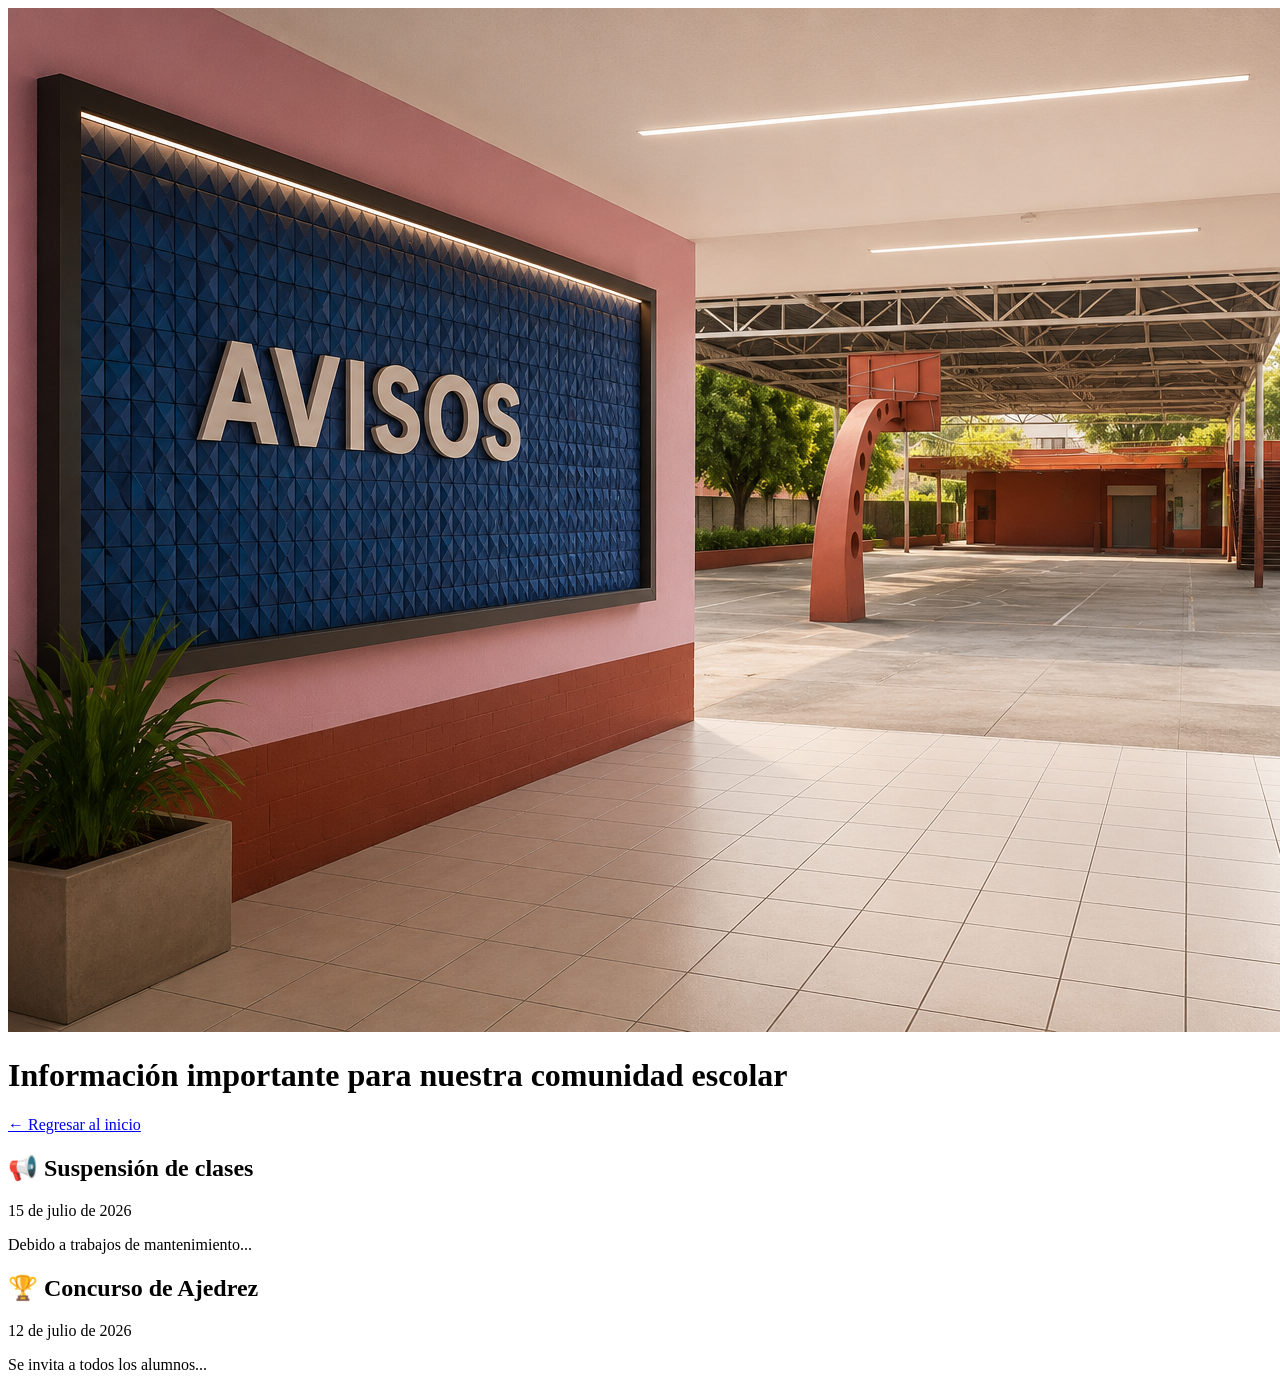
==== avisos.html @ a51cb068 "Add files via upload" ====
<!DOCTYPE html>
<html lang="es">

<head>

 

    <title>Avisos | Secundaria 61</title>

    <link rel="stylesheet" href="css/estilo.css">

</head>

<body>

    <header class="banner-escuela">

        <img
            src="img/avisos.png"
            alt="Tablero de avisos de la escuela"
        >

        <div class="titulo-banner">
            <h1>Información importante para nuestra comunidad escolar</h1>
        </div>

    </header>

    <a href="index.html" class="volver">
        ← Regresar al inicio
    </a>

    <main class="contenido-pagina">

        <section class="avisos">

            <div class="aviso">

                <h2>📢 Suspensión de clases</h2>

                <p class="fecha">15 de julio de 2026</p>

                <p>
                    Debido a trabajos de mantenimiento...
                </p>

            </div>

            <div class="aviso">

                <h2>🏆 Concurso de Ajedrez</h2>

                <p class="fecha">12 de julio de 2026</p>

                <p>
                    Se invita a todos los alumnos...
                </p>

            </div>

        </section>

    </main>

</body>

</html>
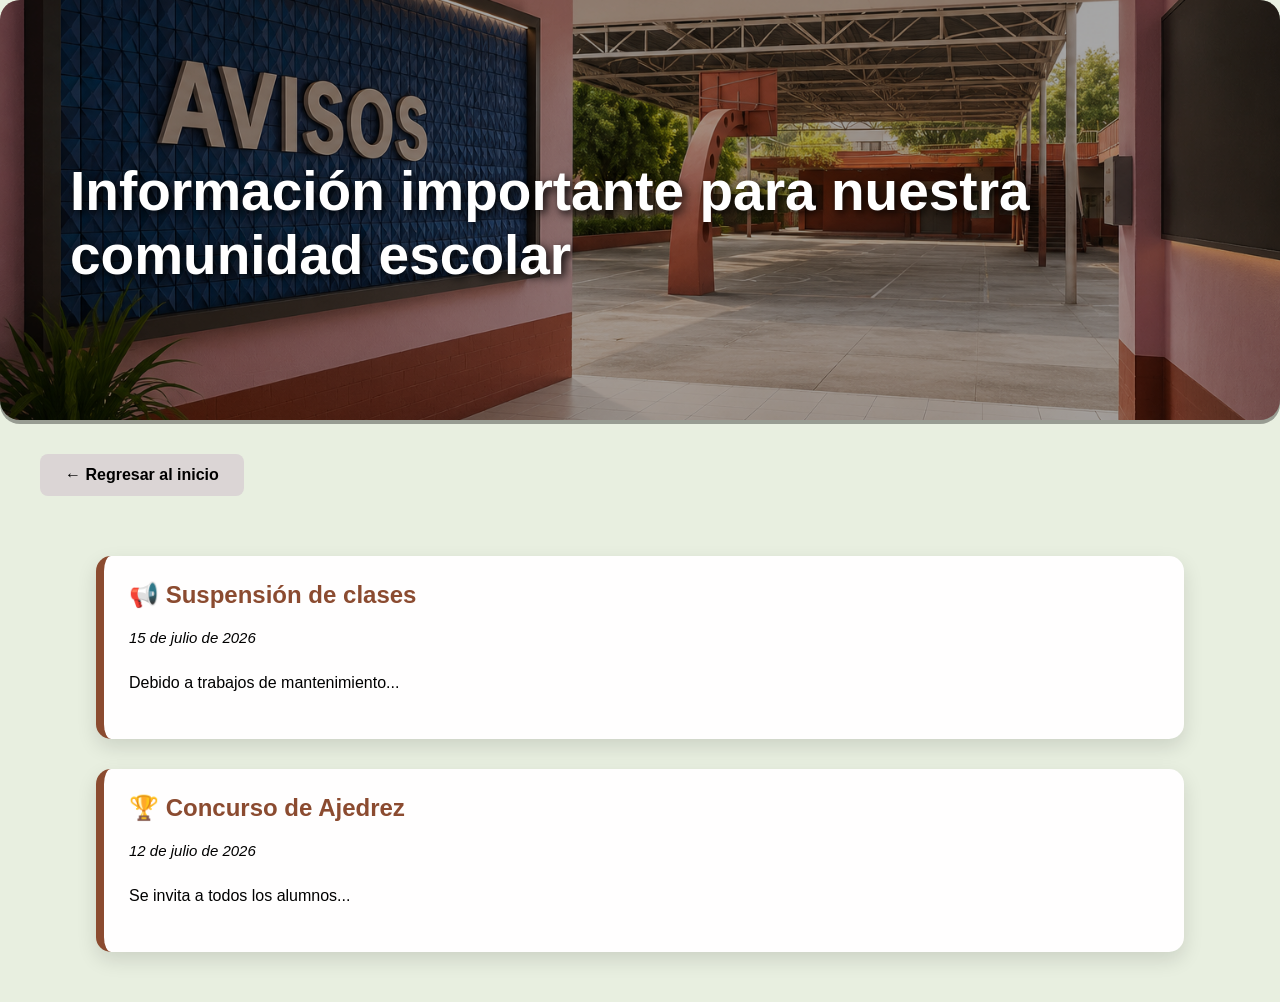
==== commit f3caafd0: "Fix HTML structure and update stylesheet path CSS MAYUSCULAS" ====
--- a/avisos.html
+++ b/avisos.html
@@ -7,7 +7,7 @@
 
     <title>Avisos | Secundaria 61</title>
 
-    <link rel="stylesheet" href="css/estilo.css">
+    <link rel="stylesheet" href="CSS/estilo.css">
 
 </head>
 
@@ -64,4 +64,4 @@
 
 </body>
 
-</html>+</html>
--- a/CSS/estilo.css
+++ b/CSS/estilo.css
@@ -0,0 +1,936 @@
+body{
+
+    margin:0;
+    background-color:#E8EFE0;
+    font-family: Montserrat, Helvetica, sans-serif;
+    color:#ffffff;
+    
+}
+
+
+
+
+/* TEXTO SOBRE LA IMAGEN */
+
+.hero-texto {
+    position: absolute;
+    left: 18%;
+    bottom: 500px;
+    transform: translateX(-50%);
+
+    width: 80%;
+    padding: 25px;
+
+    text-shadow: 2px 2px 8px rgba(0, 0, 0, 0.8);
+    border-radius: 10px;
+}
+
+
+
+/* ENCABEZADO PRINCIPAL */
+
+.encabezado {
+    display: flex;
+    justify-content: space-between;
+    align-items: center;
+
+    padding: 12px 30px;
+
+    background: linear-gradient(
+        135deg,
+        #102A43,
+        #071A2D
+    );
+
+    color: white;
+}
+
+
+/* IDENTIDAD DE LA ESCUELA */
+
+.identidad {
+    display: flex;
+    align-items: center;
+    gap: 16px;
+}
+
+.escudo {
+    width: 68px;
+    height: 78px;
+    object-fit: contain;
+}
+
+
+
+/* ENCABEZADO Y MENÚ */
+
+.encabezado {
+    display: flex;
+    align-items: center;
+
+    padding: 18px 30px;
+
+    background-color: #8B4A33;
+}
+
+.marca {
+    color: white;
+    font-size: 20px;
+    font-weight: bold;
+}
+
+.menu {
+    display: flex;
+    gap: 30px;
+
+    margin-left:auto;
+}
+
+.menu a {
+    color: white;
+    text-decoration: none;
+    font-weight: bold;
+}
+
+.menu a:hover {
+    color: #F2D27A;
+}
+
+/* Organiza toda la portada */
+.hero {
+    text-align: center;
+}
+
+
+/* Conserva el aspecto actual de la fotografía */
+.hero img {
+    width: 100%;
+    height: 500px;
+    object-fit: cover;
+    border-radius: 20px;
+    display: block;
+}
+
+/* Textos de la portada */
+.hero h1 {
+    margin: 25px 15px 10px;
+}
+
+.hero h2 {
+    margin: 0 15px 8px;
+}
+
+.hero h3 {
+    margin: 0 15px 8px;
+}
+
+.hero p {
+    margin: 0 15px 25px;
+}
+
+
+
+
+
+/* ACCESOS RÁPIDOS */
+
+.accesos {
+    display: grid;
+    grid-template-columns: repeat(4, 1fr);
+    gap: 20px;
+
+    max-width: 1200px;
+    margin: 40px auto;
+    padding: 0 20px;
+}
+
+.tarjeta {
+    display: block;
+    padding: 30px 20px;
+
+    background-color: white;
+    border-radius: 14px;
+
+    text-align: center;
+    text-decoration: none;
+    color: #2F2F2F;
+
+    box-shadow: 0 8px 20px rgba(0, 0, 0, 0.12);
+
+    transition: transform 0.25s ease,
+                box-shadow 0.25s ease;
+}
+
+.tarjeta:hover {
+    transform: translateY(-8px);
+    box-shadow: 0 14px 28px rgba(0, 0, 0, 0.18);
+}
+
+.icono {
+    display: block;
+    font-size: 42px;
+    margin-bottom: 15px;
+}
+
+.tarjeta h3 {
+    margin: 0 0 10px;
+    color: #8B4A33;
+}
+
+.tarjeta p {
+    margin: 0;
+    line-height: 1.5;
+}
+
+/*==================================================
+                NUESTRA ESCUELA
+==================================================*/
+.contenido-pagina h1{
+
+    text-align:center;
+
+    font-size:42px;
+
+    color:#7b2f1c;
+    text-shadow: -5px 2px 8px rgba(149, 149, 209, 0.8);
+
+}
+
+.introduccion{
+
+    width:80%;
+
+    margin:30px auto;
+
+    text-align:center;
+
+    line-height:1.8;
+
+    font-size:20px;
+    text-shadow: 2px 2px 8px rgba(0, 0, 10, 200);
+
+}
+
+.mision-vision{
+
+    display:flex;
+
+    justify-content:center;
+
+    gap:40px;
+
+    margin-top:60px;
+
+    flex-wrap:wrap;
+
+}
+
+.tarjeta-info{
+
+    width:420px;
+
+    background:rgb(125, 167, 137);
+
+    padding:30px;
+
+    border-radius:18px;
+
+    box-shadow:0px 10px 25px rgba(0,0,0,.15);
+
+}
+
+.tarjeta-info h2{
+
+    text-align:center;
+
+    color:#93492f;
+
+    margin-bottom:20px;
+
+}
+
+.tarjeta-info p{
+
+    text-align:justify;
+
+    line-height:1.8;
+
+}
+
+/* ============================
+   BANNER DE LA PAGINA ESCUELA
+============================ */
+
+.banner-escuela{
+
+    position:relative;
+
+}
+
+.banner-escuela img{
+
+    width:100%;
+
+    height:420px;
+
+    object-fit:cover;
+
+    border-radius:20px;
+
+}
+
+.titulo-banner{
+
+    position:absolute;
+
+    left:70px;
+
+    top:50%;
+
+    transform:translateY(-50%);
+
+    color:white;
+
+}
+
+.titulo-banner h1{
+
+    font-size:55px;
+
+    margin-bottom:15px;
+
+    text-shadow:3px 3px 10px black;
+
+}
+
+.titulo-banner p{
+
+    font-size:22px;
+
+    width:500px;
+
+    text-shadow:2px 2px 8px black;
+
+}
+
+.banner-escuela::before{
+
+    content:"";
+
+    position:absolute;
+
+    inset:0;
+
+    background:rgba(0,0,0,.35);
+
+    border-radius:20px;
+
+}
+
+.titulo-banner{
+
+    position:absolute;
+
+    z-index:2;
+
+}
+
+    .volver{
+
+    display:inline-block;
+
+    margin:30px 0 10px 40px;
+
+    padding:12px 25px;
+
+    background:#8B4B30;
+
+    color:white;
+
+    text-decoration:none;
+
+    border-radius:8px;
+
+    font-weight:bold;
+
+    transition:.3s;
+
+}
+
+.volver:hover{
+
+    background:#6d3a26;
+
+}
+
+/*==================================================
+                    AVISOS
+==================================================*/
+
+.avisos {
+    width: 85%;
+    margin: 50px auto;
+}
+
+.titulo-banner {
+    position: absolute;
+    z-index: 2;
+}
+
+.volver {
+    display: inline-block;
+
+    margin: 30px 0 10px 40px;
+    padding: 12px 25px;
+
+    background: #dbd5d5;
+    color: rgb(0, 0, 0);
+
+    text-decoration: none;
+    border-radius: 8px;
+    font-weight: bold;
+
+    transition: 0.3s;
+}
+
+.volver:hover {
+    background: #6d3a26;
+}
+
+.aviso {
+    background-color: rgb(255, 254, 254);
+    color: #222;
+
+    border-left: 8px solid #8B4B30;
+
+    padding: 25px;
+    margin-bottom: 30px;
+
+    border-radius: 15px;
+
+    box-shadow: 0 8px 20px rgba(0, 0, 0, 0.12);
+
+    transition: 0.3s;
+}
+
+.aviso:hover {
+    transform: translateY(-6px);
+
+    box-shadow: 0 15px 30px rgba(0, 0, 0, 0.20);
+}
+
+.aviso h2 {
+    color: #8B4B30;
+
+    margin-top: 0;
+    margin-bottom: 10px;
+
+    text-shadow: none;
+}
+
+.fecha {
+    color: #555;
+
+    font-size: 15px;
+    margin-bottom: 18px;
+
+    font-style: italic;
+}
+
+.aviso p {
+    color: #000000;
+
+    text-align: justify;
+    line-height: 1.8;
+}
+
+/*==================================================
+                    CONTACTO
+==================================================*/
+
+.pagina-contacto {
+    width: 90%;
+    max-width: 1200px;
+
+    margin: 30px auto 70px;
+}
+
+.pagina-contacto > h1 {
+    margin-bottom: 15px;
+
+    color: #7B2F1C;
+    font-size: 42px;
+    text-align: center;
+
+    text-shadow: none;
+}
+
+.introduccion-contacto {
+    max-width: 850px;
+
+    margin: 0 auto 45px;
+
+    color: #333333;
+    font-size: 19px;
+    line-height: 1.7;
+    text-align: center;
+}
+
+
+/*==================================================
+                TARJETAS DE CONTACTO
+==================================================*/
+
+.datos-contacto {
+    display: grid;
+
+    grid-template-columns: repeat(4, 1fr);
+
+    gap: 24px;
+}
+
+.tarjeta-contacto {
+    padding: 30px 22px;
+
+    background-color: #FFFFFF;
+    color: #222222;
+
+    text-align: center;
+
+    border-radius: 16px;
+
+    box-shadow:
+        0 8px 22px rgba(0, 0, 0, 0.13);
+
+    transition:
+        transform 0.25s ease,
+        box-shadow 0.25s ease;
+}
+
+.tarjeta-contacto:hover {
+    transform: translateY(-6px);
+
+    box-shadow:
+        0 15px 30px rgba(0, 0, 0, 0.20);
+}
+
+.icono-contacto {
+    display: block;
+
+    margin-bottom: 15px;
+
+    font-size: 45px;
+}
+
+.tarjeta-contacto h2 {
+    margin: 0 0 15px;
+
+    color: #8B4B30;
+    font-size: 23px;
+}
+
+.tarjeta-contacto p {
+    margin: 0 0 12px;
+
+    color: #333333;
+    line-height: 1.6;
+}
+
+.tarjeta-contacto a {
+    color: #7B321F;
+    font-weight: bold;
+    text-decoration: none;
+}
+
+.tarjeta-contacto a:hover {
+    text-decoration: underline;
+}
+
+.detalle-contacto {
+    font-size: 14px;
+    color: #666666;
+}
+
+
+/*==================================================
+                BOTÓN DE YOUTUBE
+==================================================*/
+
+.boton-youtube {
+    display: inline-block;
+
+    margin-top: 10px;
+    padding: 11px 20px;
+
+    background-color: #B42318;
+    color: #FFFFFF !important;
+
+    border-radius: 8px;
+
+    text-decoration: none !important;
+
+    transition:
+        background-color 0.25s ease,
+        transform 0.25s ease;
+}
+
+.boton-youtube:hover {
+    background-color: #871A13;
+
+    transform: translateY(-2px);
+}
+
+
+/*==================================================
+            CONTACTO EN TABLETAS
+==================================================*/
+
+@media (max-width: 1000px) {
+
+    .datos-contacto {
+        grid-template-columns: repeat(2, 1fr);
+    }
+
+}
+
+
+/*==================================================
+            CONTACTO EN CELULARES
+==================================================*/
+
+@media (max-width: 600px) {
+
+    .pagina-contacto {
+        width: 92%;
+    }
+
+    .pagina-contacto > h1 {
+        font-size: 34px;
+    }
+
+    .datos-contacto {
+        grid-template-columns: 1fr;
+    }
+
+    .tarjeta-contacto {
+        padding: 26px 20px;
+    }
+
+}
+
+/*==================================================
+                    DOCUMENTOS
+==================================================*/
+
+.pagina-documentos {
+    width: 90%;
+    max-width: 1100px;
+
+    margin: 30px auto 70px;
+}
+
+.pagina-documentos > h1 {
+    margin-bottom: 15px;
+
+    color: #7B2F1C;
+    font-size: 42px;
+    text-align: center;
+
+    text-shadow: none;
+}
+
+.introduccion-documentos {
+    max-width: 850px;
+
+    margin: 0 auto 45px;
+
+    color: #333333;
+    font-size: 19px;
+    line-height: 1.7;
+    text-align: center;
+}
+
+
+/*==================================================
+                LISTA DE DOCUMENTOS
+==================================================*/
+
+.lista-documentos {
+    display: flex;
+    flex-direction: column;
+
+    gap: 22px;
+}
+
+.tarjeta-documento {
+    display: grid;
+
+    grid-template-columns: 70px 1fr auto;
+
+    align-items: center;
+    gap: 20px;
+
+    padding: 24px;
+
+    background-color: #FFFFFF;
+    color: #222222;
+
+    border-left: 8px solid #8B4B30;
+    border-radius: 14px;
+
+    box-shadow:
+        0 8px 20px rgba(0, 0, 0, 0.12);
+
+    transition:
+        transform 0.25s ease,
+        box-shadow 0.25s ease;
+}
+
+.tarjeta-documento:hover {
+    transform: translateY(-5px);
+
+    box-shadow:
+        0 14px 28px rgba(0, 0, 0, 0.18);
+}
+
+.icono-documento {
+    font-size: 43px;
+    text-align: center;
+}
+
+.informacion-documento h2 {
+    margin: 0 0 8px;
+
+    color: #8B4B30;
+    font-size: 24px;
+}
+
+.informacion-documento p {
+    margin: 0;
+
+    color: #444444;
+    line-height: 1.6;
+}
+
+
+/*==================================================
+                BOTÓN DE DOCUMENTO
+==================================================*/
+
+.boton-documento {
+    display: inline-block;
+
+    padding: 12px 20px;
+
+    background-color: #102A43;
+    color: #FFFFFF;
+
+    text-decoration: none;
+    font-weight: bold;
+    white-space: nowrap;
+
+    border-radius: 8px;
+
+    transition:
+        background-color 0.25s ease,
+        transform 0.25s ease;
+}
+
+.boton-documento:hover {
+    background-color: #071A2D;
+
+    transform: translateY(-2px);
+}
+
+
+/*==================================================
+            DOCUMENTOS EN CELULARES
+==================================================*/
+
+@media (max-width: 700px) {
+
+    .pagina-documentos {
+        width: 92%;
+    }
+
+    .pagina-documentos > h1 {
+        font-size: 34px;
+    }
+
+    .tarjeta-documento {
+        grid-template-columns: 1fr;
+
+        text-align: center;
+    }
+
+    .boton-documento {
+        width: 100%;
+
+        box-sizing: border-box;
+    }
+
+}
+
+
+/*==================================================
+                    GALERÍA
+==================================================*/
+
+.pagina-galeria {
+    width: 92%;
+    max-width: 1250px;
+
+    margin: 30px auto 70px;
+}
+
+.pagina-galeria > h1 {
+    margin-bottom: 15px;
+
+    color: #7B2F1C;
+    font-size: 42px;
+    text-align: center;
+
+    text-shadow: none;
+}
+
+.introduccion-galeria {
+    max-width: 850px;
+
+    margin: 0 auto 45px;
+
+    color: #333333;
+    font-size: 19px;
+    line-height: 1.7;
+    text-align: center;
+}
+
+
+/*==================================================
+              CUADRÍCULA DE FOTOGRAFÍAS
+==================================================*/
+
+.cuadricula-galeria {
+    display: grid;
+
+    grid-template-columns: repeat(3, 1fr);
+
+    gap: 24px;
+}
+
+
+/*==================================================
+                CADA FOTOGRAFÍA
+==================================================*/
+
+.foto-galeria {
+    position: relative;
+
+    margin: 0;
+
+    height: 290px;
+
+    overflow: hidden;
+
+    background-color: #FFFFFF;
+
+    border-radius: 16px;
+
+    box-shadow:
+        0 8px 22px rgba(0, 0, 0, 0.14);
+}
+
+.foto-galeria img {
+    display: block;
+
+    width: 100%;
+    height: 100%;
+
+    object-fit: cover;
+
+    transition:
+        transform 0.35s ease,
+        filter 0.35s ease;
+}
+
+.foto-galeria:hover img {
+    transform: scale(1.06);
+
+    filter: brightness(0.72);
+}
+
+
+/*==================================================
+             TEXTO SOBRE LA FOTOGRAFÍA
+==================================================*/
+
+.foto-galeria figcaption {
+    position: absolute;
+
+    left: 0;
+    right: 0;
+    bottom: 0;
+
+    padding: 18px 16px;
+
+    background:
+        linear-gradient(
+            transparent,
+            rgba(0, 0, 0, 0.82)
+        );
+
+    color: #FFFFFF;
+
+    font-size: 19px;
+    font-weight: bold;
+    text-align: center;
+
+    transform: translateY(100%);
+
+    transition: transform 0.3s ease;
+}
+
+.foto-galeria:hover figcaption {
+    transform: translateY(0);
+}
+
+
+/*==================================================
+              GALERÍA EN TABLETAS
+==================================================*/
+
+@media (max-width: 950px) {
+
+    .cuadricula-galeria {
+        grid-template-columns: repeat(2, 1fr);
+    }
+
+}
+
+
+/*==================================================
+              GALERÍA EN CELULARES
+==================================================*/
+
+@media (max-width: 600px) {
+
+    .pagina-galeria {
+        width: 92%;
+    }
+
+    .pagina-galeria > h1 {
+        font-size: 34px;
+    }
+
+    .cuadricula-galeria {
+        grid-template-columns: 1fr;
+    }
+
+    .foto-galeria {
+        height: 260px;
+    }
+
+    .foto-galeria figcaption {
+        transform: translateY(0);
+    }
+
+}
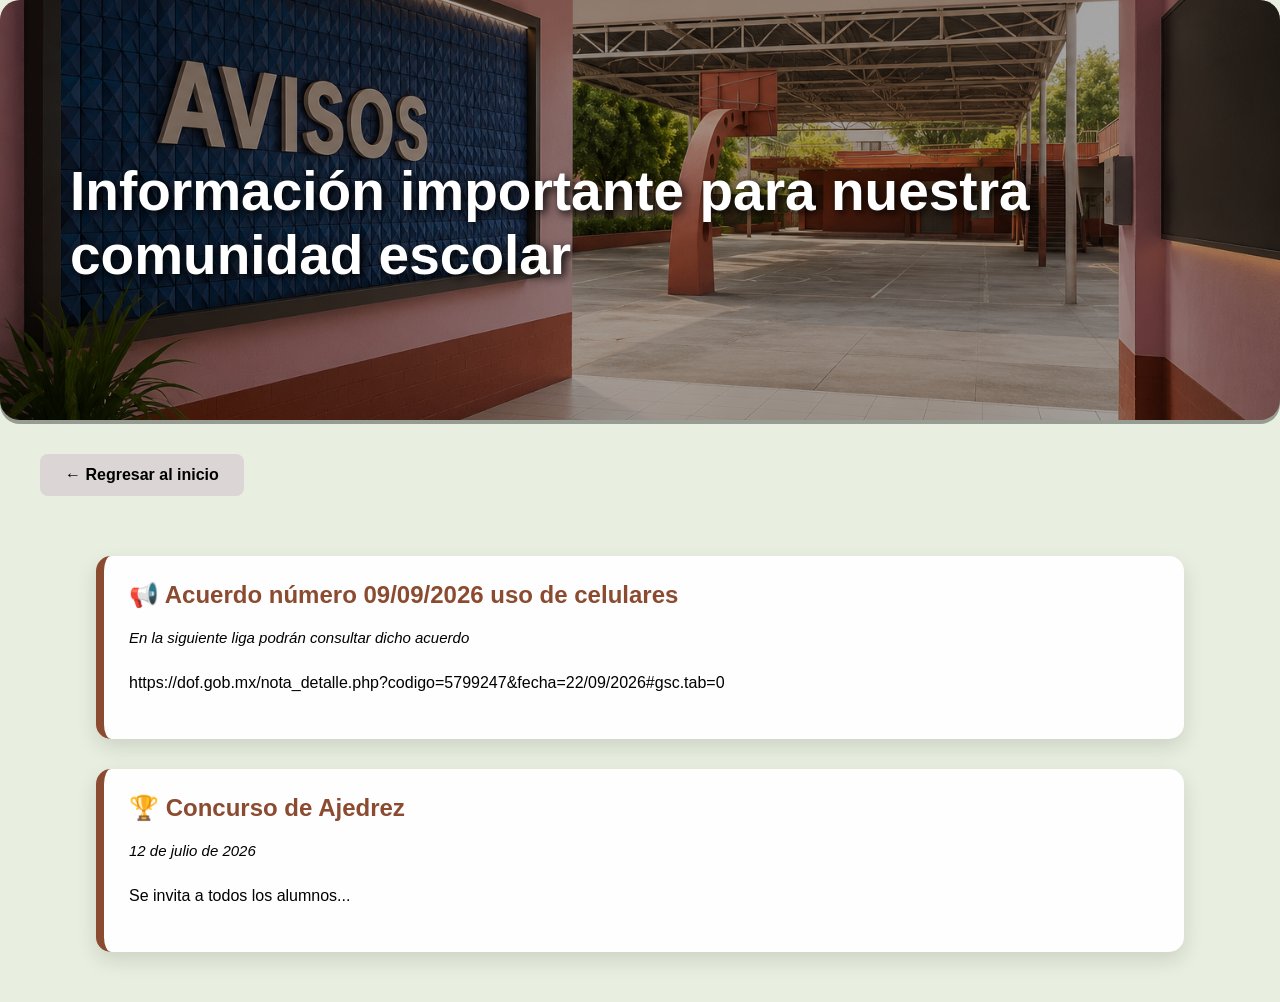
==== commit 605fb5a6: "Update avisos.html with new announcements" ====
--- a/avisos.html
+++ b/avisos.html
@@ -36,12 +36,12 @@
 
             <div class="aviso">
 
-                <h2>📢 Suspensión de clases</h2>
+                <h2>📢 Acuerdo número 09/09/2026 uso de celulares </h2>
 
-                <p class="fecha">15 de julio de 2026</p>
+                <p class="fecha">En la siguiente liga podrán consultar dicho acuerdo </p>
 
                 <p>
-                    Debido a trabajos de mantenimiento...
+                    https://dof.gob.mx/nota_detalle.php?codigo=5799247&fecha=22/09/2026#gsc.tab=0
                 </p>
 
             </div>
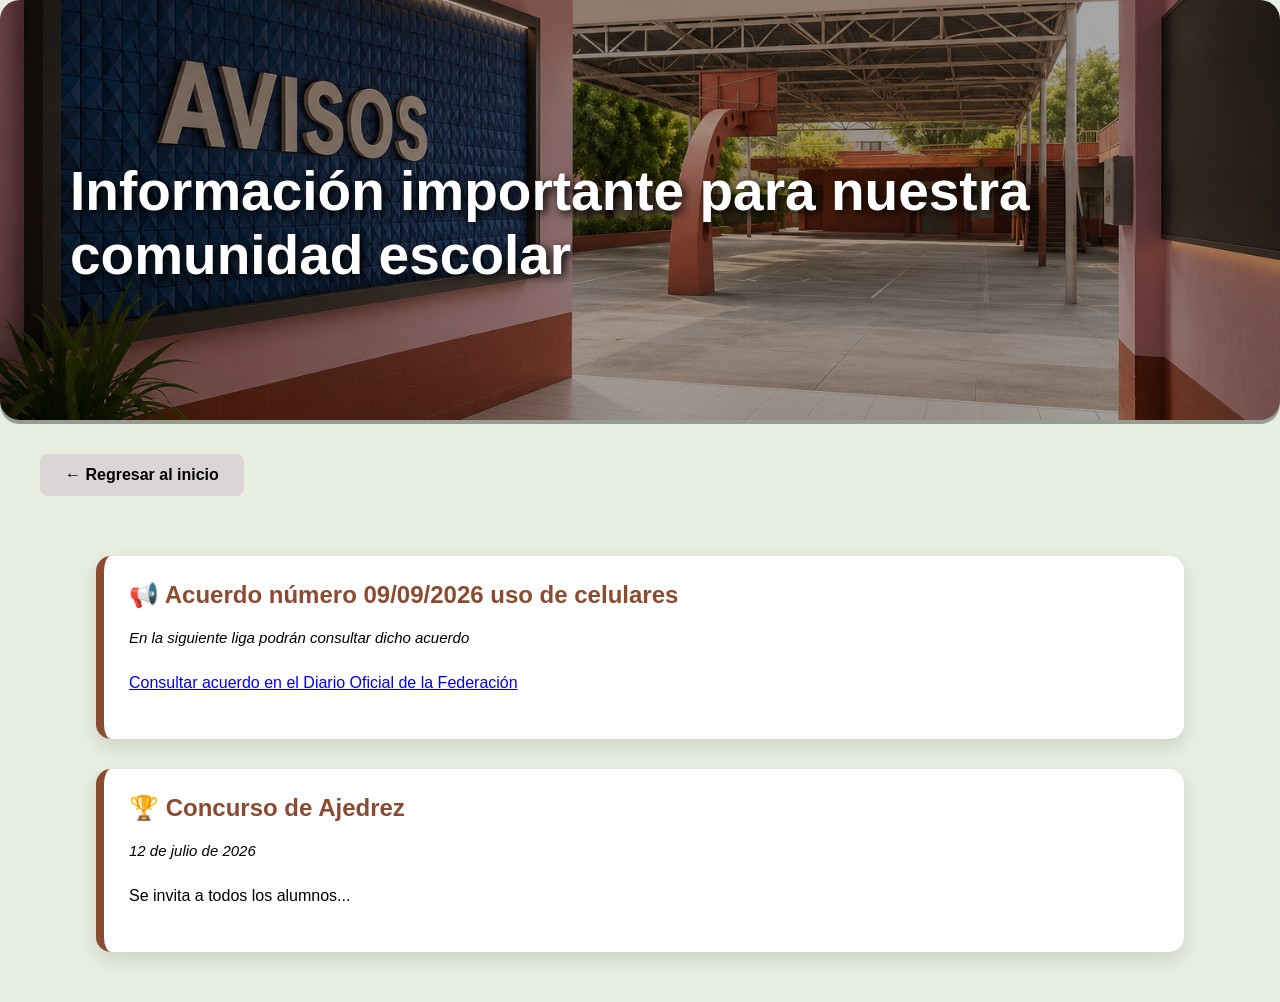
==== commit f35ed8cf: "Enhance link to agreement in avisos.html Updated the link to the agreement for better accessibility." ====
--- a/avisos.html
+++ b/avisos.html
@@ -41,9 +41,11 @@
                 <p class="fecha">En la siguiente liga podrán consultar dicho acuerdo </p>
 
                 <p>
-                    https://dof.gob.mx/nota_detalle.php?codigo=5799247&fecha=22/09/2026#gsc.tab=0
-                </p>
-
+    <a href="https://dof.gob.mx/nota_detalle.php?codigo=5799247&fecha=22/09/2026#gsc.tab=0"
+       target="_blank">
+        Consultar acuerdo en el Diario Oficial de la Federación
+    </a>
+</p>
             </div>
 
             <div class="aviso">
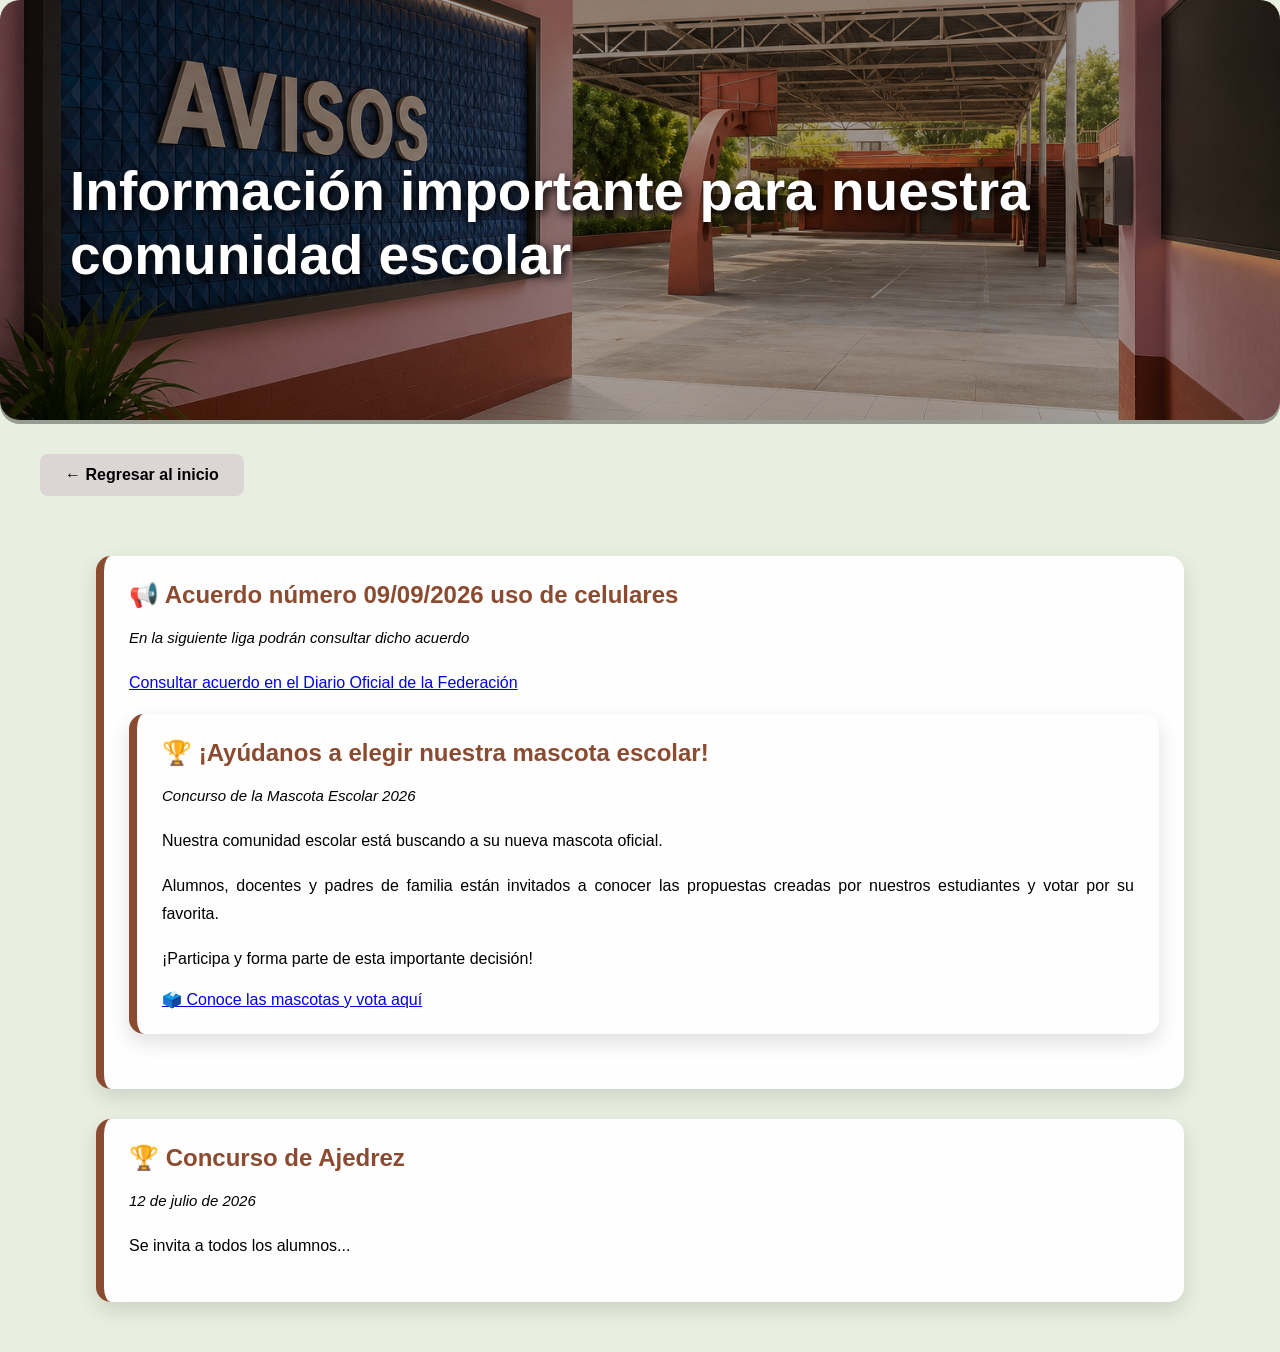
==== commit f4644971: "Update avisos.html with new mascot election notice Added a new section for the school mascot electio" ====
--- a/avisos.html
+++ b/avisos.html
@@ -46,6 +46,39 @@
         Consultar acuerdo en el Diario Oficial de la Federación
     </a>
 </p>
+
+
+             <div class="aviso">
+
+    <h2>🏆 ¡Ayúdanos a elegir nuestra mascota escolar!</h2>
+
+    <p class="fecha">Concurso de la Mascota Escolar 2026</p>
+
+    <p>
+        Nuestra comunidad escolar está buscando
+        a su nueva mascota oficial.
+    </p>
+
+    <p>
+        Alumnos, docentes y padres de familia están
+        invitados a conocer las propuestas creadas
+        por nuestros estudiantes y votar por su favorita.
+    </p>
+
+    <p>
+        ¡Participa y forma parte de esta importante decisión!
+    </p>
+
+    <a href="https://sites.google.com/view/mascota61/p%C3%A1gina-principal"
+       target="_blank"
+       rel="noopener noreferrer"
+       class="boton-votacion">
+
+        🗳️ Conoce las mascotas y vota aquí
+
+    </a>
+
+</div>
             </div>
 
             <div class="aviso">
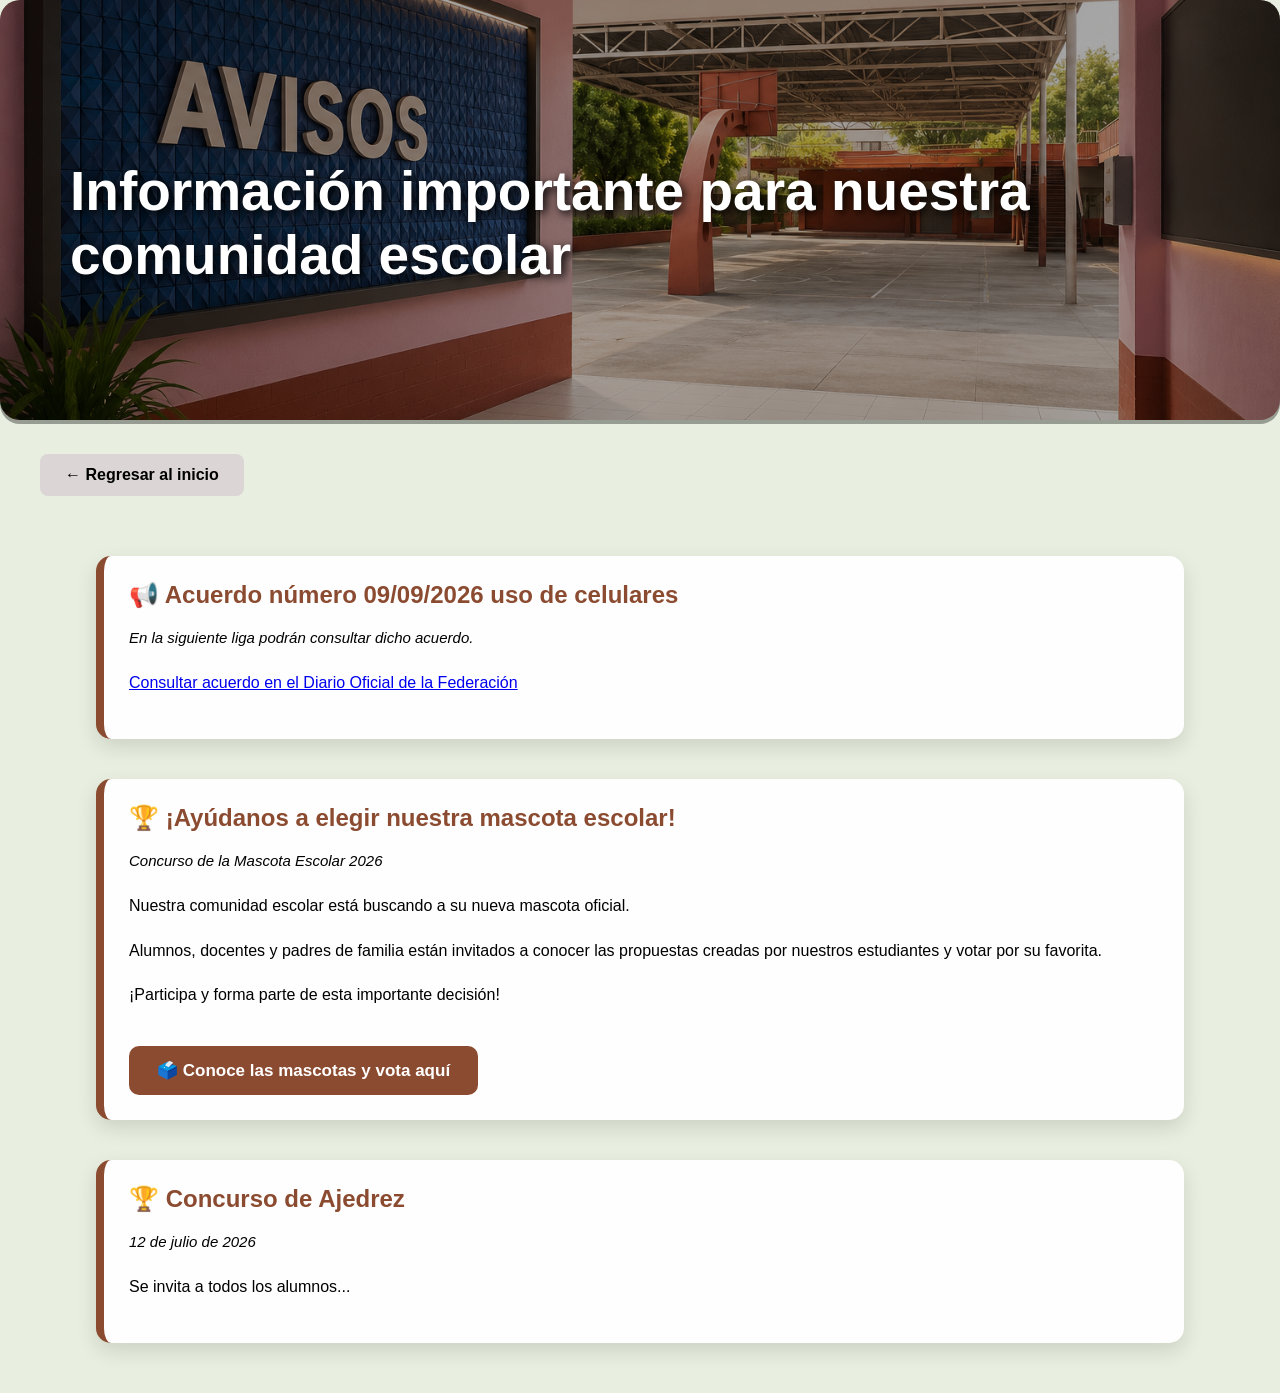
==== commit ccaea92b: "Update avisos.html" ====
--- a/avisos.html
+++ b/avisos.html
@@ -1,24 +1,23 @@
+
 <!DOCTYPE html>
 <html lang="es">
 
 <head>
-
- 
+    <meta charset="UTF-8">
+    <meta name="viewport" content="width=device-width, initial-scale=1.0">
 
     <title>Avisos | Secundaria 61</title>
 
     <link rel="stylesheet" href="CSS/estilo.css">
-
 </head>
 
 <body>
 
+    <!-- ENCABEZADO -->
     <header class="banner-escuela">
 
-        <img
-            src="img/avisos.png"
-            alt="Tablero de avisos de la escuela"
-        >
+        <img src="img/avisos.png"
+             alt="Tablero de avisos de la escuela">
 
         <div class="titulo-banner">
             <h1>Información importante para nuestra comunidad escolar</h1>
@@ -26,61 +25,75 @@
 
     </header>
 
+    <!-- REGRESAR AL INICIO -->
     <a href="index.html" class="volver">
         ← Regresar al inicio
     </a>
 
+    <!-- CONTENIDO -->
     <main class="contenido-pagina">
 
         <section class="avisos">
 
+            <!-- AVISO 1: CELULARES -->
             <div class="aviso">
 
-                <h2>📢 Acuerdo número 09/09/2026 uso de celulares </h2>
+                <h2>📢 Acuerdo número 09/09/2026 uso de celulares</h2>
 
-                <p class="fecha">En la siguiente liga podrán consultar dicho acuerdo </p>
+                <p class="fecha">
+                    En la siguiente liga podrán consultar dicho acuerdo.
+                </p>
 
                 <p>
-    <a href="https://dof.gob.mx/nota_detalle.php?codigo=5799247&fecha=22/09/2026#gsc.tab=0"
-       target="_blank">
-        Consultar acuerdo en el Diario Oficial de la Federación
-    </a>
-</p>
+                    <a href="https://dof.gob.mx/nota_detalle.php?codigo=5799247&amp;fecha=22/09/2026#gsc.tab=0"
+                       target="_blank"
+                       rel="noopener noreferrer">
+                        Consultar acuerdo en el Diario Oficial de la Federación
+                    </a>
+                </p>
+
+            </div>
+            <!-- FIN AVISO 1 -->
 
 
-             <div class="aviso">
+            <!-- AVISO 2: MASCOTA ESCOLAR -->
+            <div class="aviso">
 
-    <h2>🏆 ¡Ayúdanos a elegir nuestra mascota escolar!</h2>
+                <h2>🏆 ¡Ayúdanos a elegir nuestra mascota escolar!</h2>
 
-    <p class="fecha">Concurso de la Mascota Escolar 2026</p>
+                <p class="fecha">
+                    Concurso de la Mascota Escolar 2026
+                </p>
 
-    <p>
-        Nuestra comunidad escolar está buscando
-        a su nueva mascota oficial.
-    </p>
+                <p>
+                    Nuestra comunidad escolar está buscando
+                    a su nueva mascota oficial.
+                </p>
 
-    <p>
-        Alumnos, docentes y padres de familia están
-        invitados a conocer las propuestas creadas
-        por nuestros estudiantes y votar por su favorita.
-    </p>
+                <p>
+                    Alumnos, docentes y padres de familia
+                    están invitados a conocer las propuestas
+                    creadas por nuestros estudiantes y votar
+                    por su favorita.
+                </p>
 
-    <p>
-        ¡Participa y forma parte de esta importante decisión!
-    </p>
+                <p>
+                    ¡Participa y forma parte de esta
+                    importante decisión!
+                </p>
 
-    <a href="https://sites.google.com/view/mascota61/p%C3%A1gina-principal"
-       target="_blank"
-       rel="noopener noreferrer"
-       class="boton-votacion">
+                <a href="https://sites.google.com/view/mascota61/p%C3%A1gina-principal"
+                   target="_blank"
+                   rel="noopener noreferrer"
+                   class="boton-votacion">
+                    🗳️ Conoce las mascotas y vota aquí
+                </a>
 
-        🗳️ Conoce las mascotas y vota aquí
+            </div>
+            <!-- FIN AVISO 2 -->
 
-    </a>
 
-</div>
-            </div>
-
+            <!-- AVISO 3: AJEDREZ -->
             <div class="aviso">
 
                 <h2>🏆 Concurso de Ajedrez</h2>
@@ -92,11 +105,12 @@
                 </p>
 
             </div>
+            <!-- FIN AVISO 3 -->
 
         </section>
 
     </main>
 
 </body>
+</html>
 
-</html>
--- a/CSS/estilo.css
+++ b/CSS/estilo.css
@@ -444,6 +444,36 @@
     line-height: 1.8;
 }
 
+
+/* SEPARACIÓN ENTRE AVISOS */
+
+.avisos > .aviso {
+    margin-bottom: 40px;
+}
+
+/* BOTÓN PARA VOTAR POR LA MASCOTA */
+
+.boton-votacion {
+    display: inline-block;
+    margin-top: 20px;
+    padding: 14px 28px;
+
+    background-color: #8B4B30;
+    color: white;
+
+    text-decoration: none;
+    font-size: 17px;
+    font-weight: bold;
+
+    border-radius: 10px;
+    transition: 0.3s;
+}
+
+.boton-votacion:hover {
+    background-color: #603321;
+    transform: translateY(-3px);
+}
+
 /*==================================================
                     CONTACTO
 ==================================================*/
@@ -933,4 +963,4 @@
         transform: translateY(0);
     }
 
-}+}
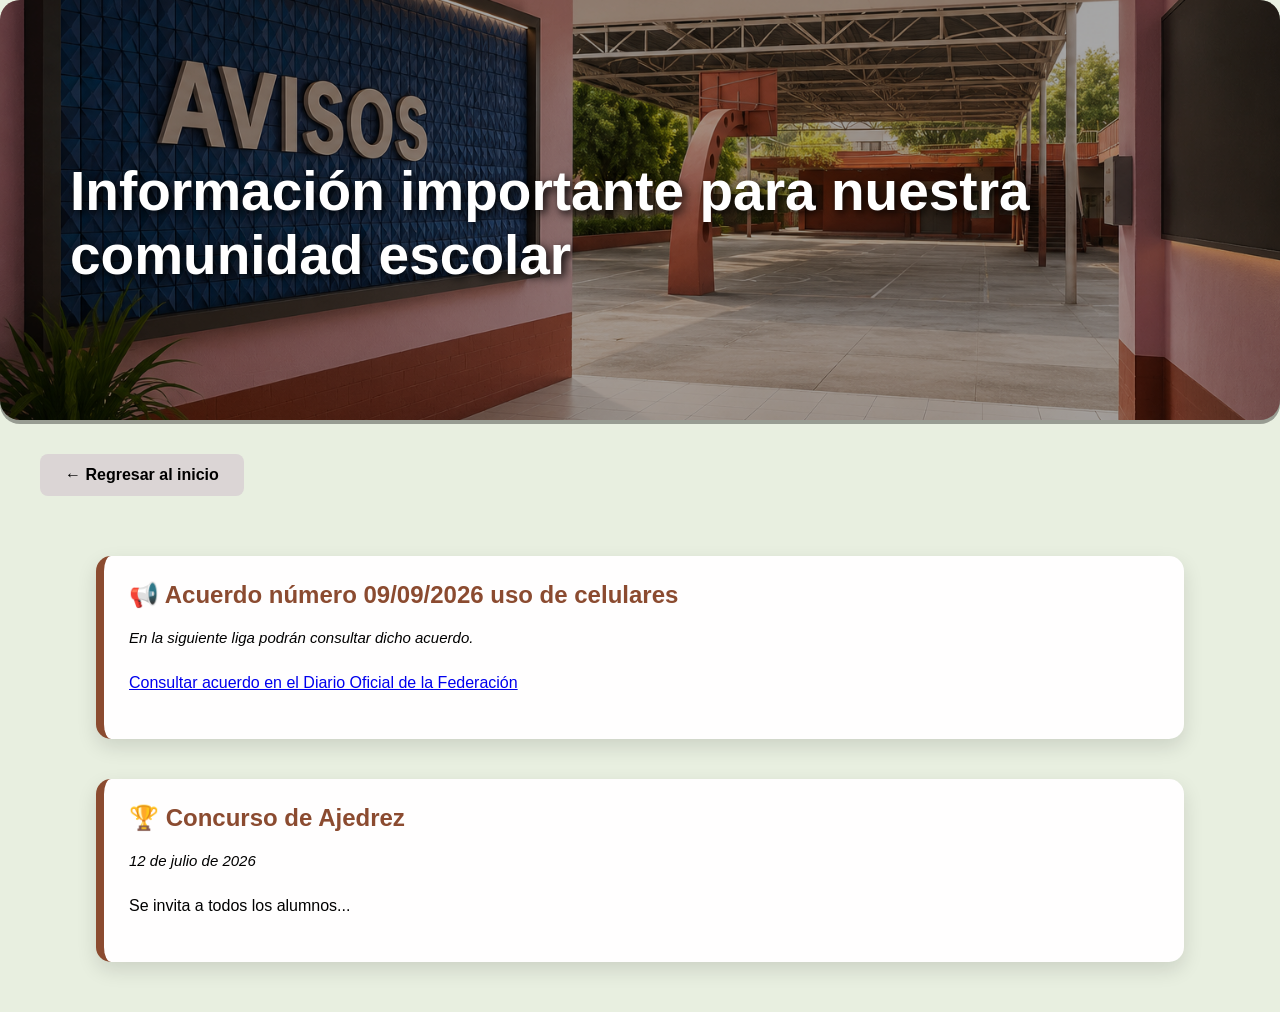
==== commit b7c5c7c1: "Update avisos.html" ====
--- a/avisos.html
+++ b/avisos.html
@@ -57,7 +57,7 @@
 
 
             <!-- AVISO 2: MASCOTA ESCOLAR -->
-            <div class="aviso">
+            <div class="aviso" style="display: none;">
 
                 <h2>🏆 ¡Ayúdanos a elegir nuestra mascota escolar!</h2>
 
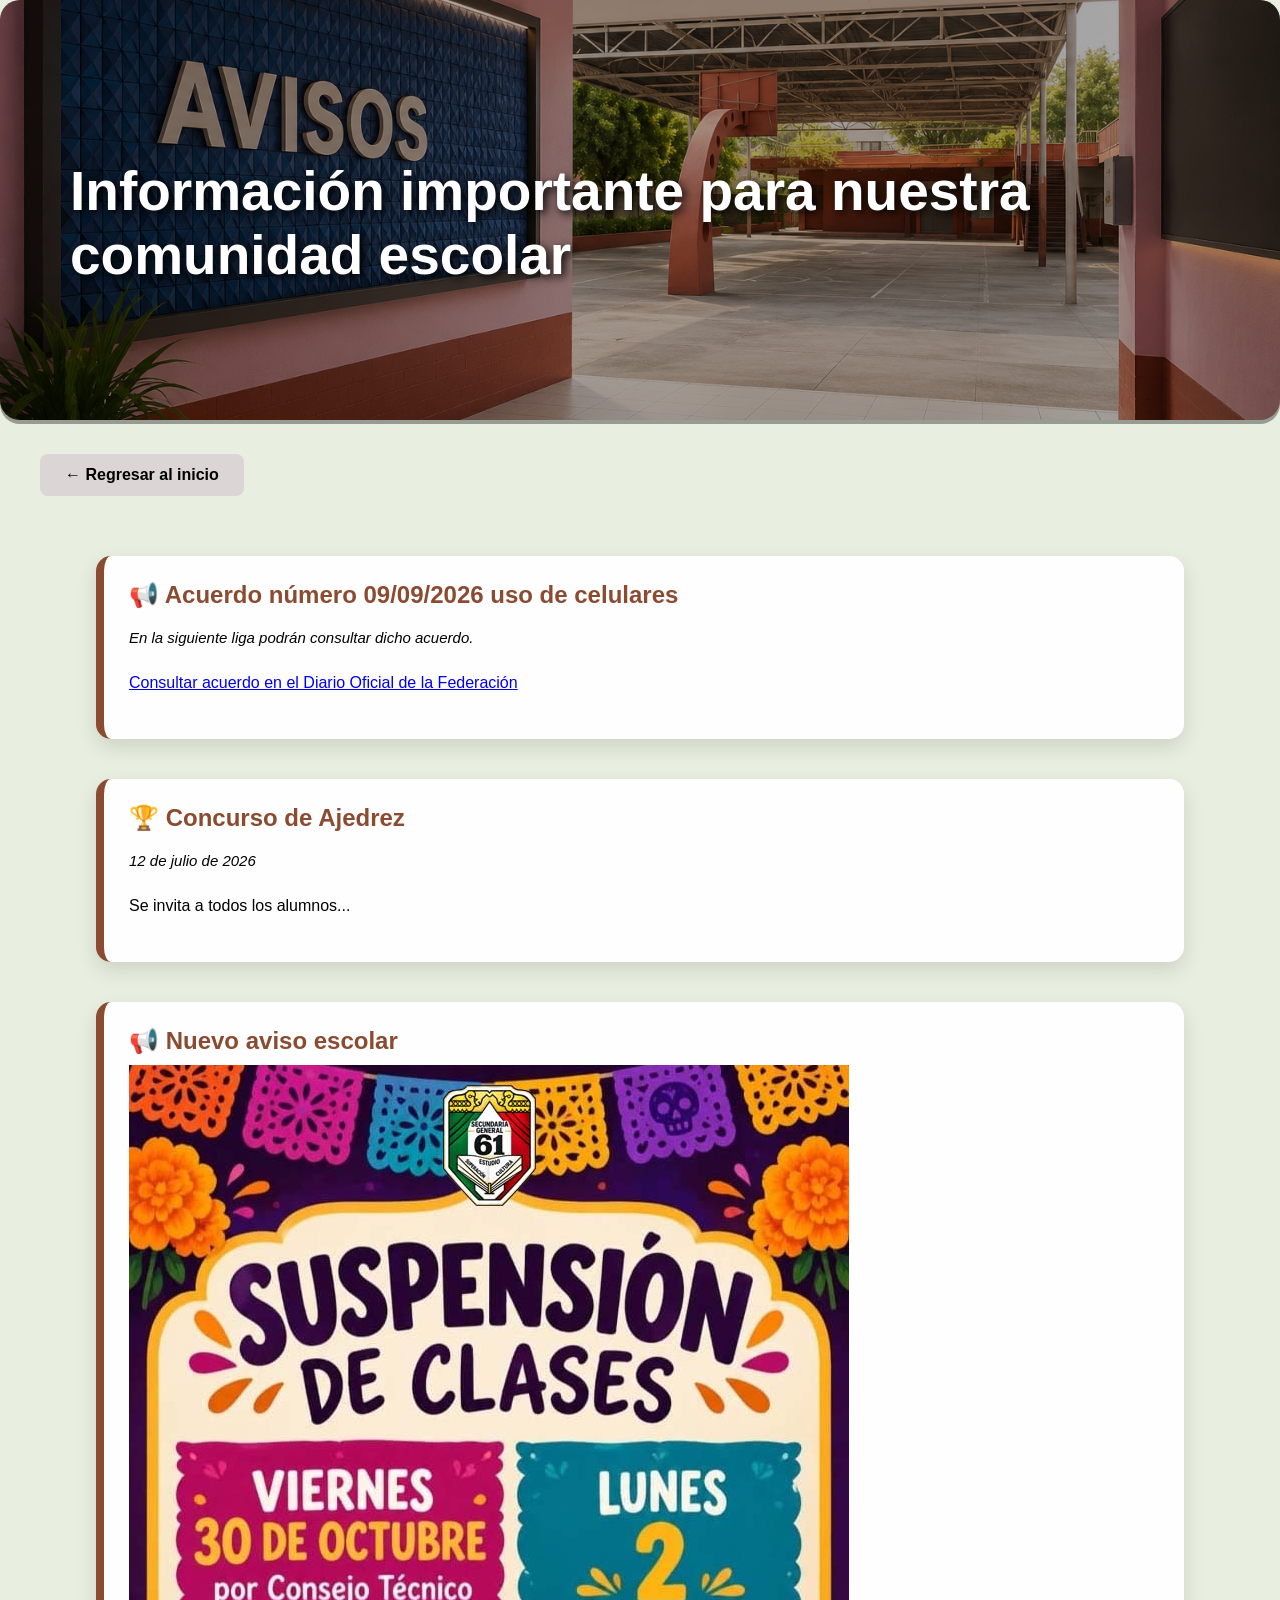
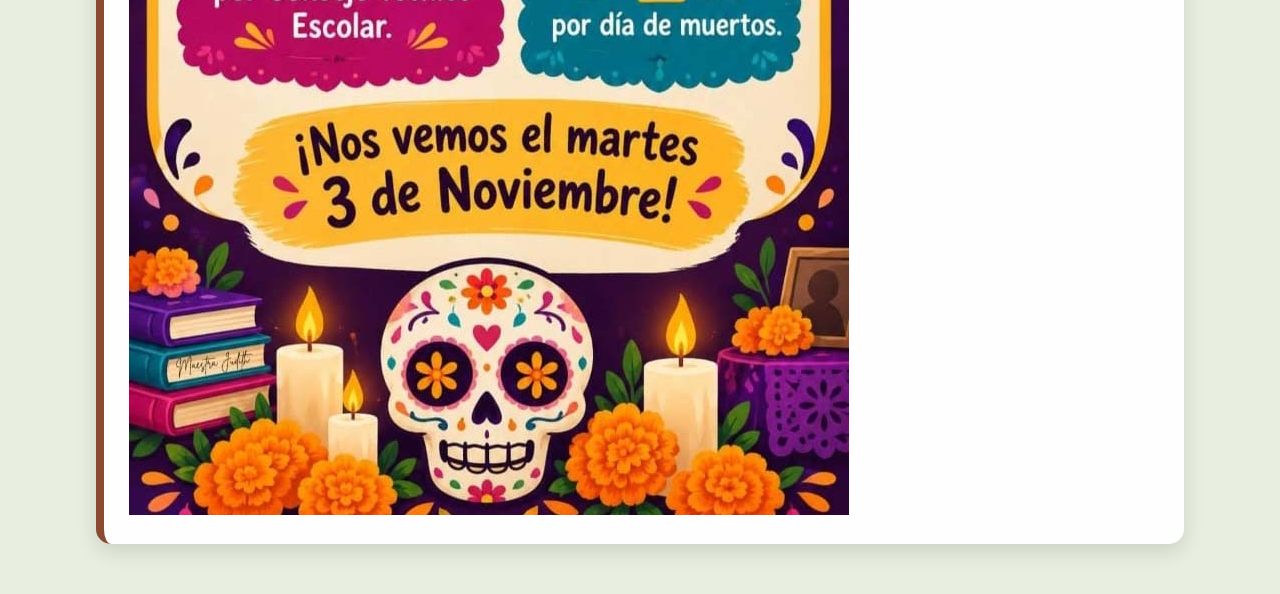
==== commit c22a1d14: "Update avisos.html" ====
--- a/avisos.html
+++ b/avisos.html
@@ -107,6 +107,18 @@
             </div>
             <!-- FIN AVISO 3 -->
 
+            <div class="aviso">
+
+    <h2>📢 Nuevo aviso escolar</h2>
+
+    <img
+        src="img/suspencion.jpg"
+        alt="Aviso importante para la comunidad escolar"
+        class="imagen-aviso"
+    >
+
+</div>
+
         </section>
 
     </main>
